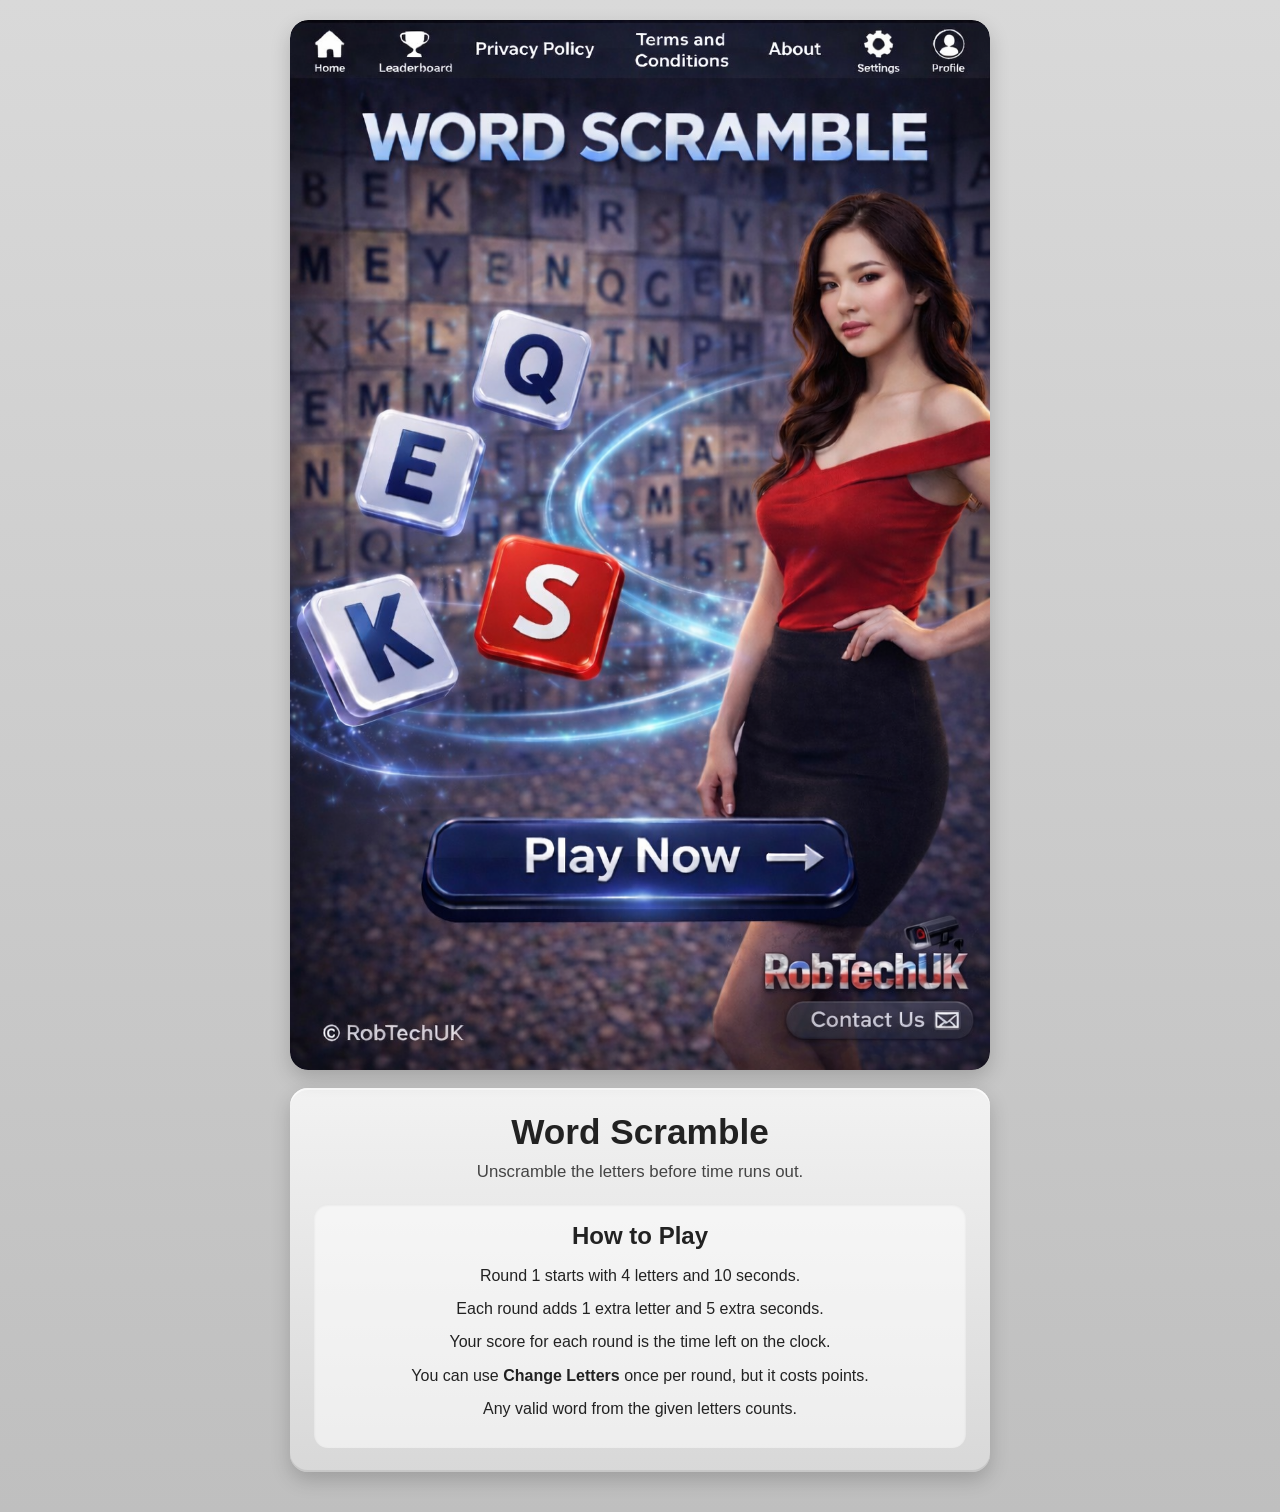
==== index.html @ 287c9231 "Add files via upload" ====
<!DOCTYPE html>
<html lang="en">
<head>
  <meta charset="UTF-8" />
  <meta
    name="viewport"
    content="width=device-width, initial-scale=1.0, maximum-scale=1.0, user-scalable=no"
  />
  <title>Word Scramble – RobTechUK</title>
  <link rel="stylesheet" href="style.css" />
</head>
<body>
  <div class="game-wrapper">

    <!-- HOME / START SCREEN -->
    <section id="start-screen" class="screen">
      <div class="home-container">
        <div class="home-image-wrap">
          <img src="homepage.jpg" alt="Word Scramble Home" class="home-image" />

          <!-- TOP HOTSPOTS -->
          <a href="https://robtech.uk" class="hotspot home-link" aria-label="Home"></a>
          <a href="#" class="hotspot leaderboard-link" aria-label="Leaderboard"></a>
          <a href="privacy.html" class="hotspot privacy-link" aria-label="Privacy"></a>
          <a href="terms.html" class="hotspot terms-link" aria-label="Terms"></a>
          <a href="about.html" class="hotspot about-link" aria-label="About"></a>
          <a href="settings.html" class="hotspot settings-link" aria-label="Settings"></a>
          <a href="profile.html" class="hotspot profile-link" aria-label="Profile"></a>

          <!-- PLAY BUTTON -->
          <button id="start-btn" class="play-button" aria-label="Start Game"></button>

          <!-- CONTACT -->
          <a href="mailto:contact@robtech.uk" class="hotspot contact-link" aria-label="Contact"></a>
        </div>

        <div class="card intro-card">
          <h1>Word Scramble</h1>
          <p class="subtitle">Unscramble the letters before time runs out.</p>

          <div class="rules-box">
            <h2>How to Play</h2>
            <p>Round 1 starts with 4 letters and 10 seconds.</p>
            <p>Each round adds 1 extra letter and 5 extra seconds.</p>
            <p>Your score for each round is the time left on the clock.</p>
            <p>You can use <strong>Change Letters</strong> once per round, but it costs points.</p>
            <p>Any valid word from the given letters counts.</p>
          </div>
        </div>
      </div>
    </section>

    <!-- GAME SCREEN -->
    <section id="game-screen" class="screen card" style="display:none;">
      <div class="top-bar">
        <div class="hud-box" id="round">Round 1 of 7</div>
        <div class="hud-box">Time: <span id="timer">10</span></div>
        <div class="hud-box">Score: <span id="total-score">0</span></div>
      </div>

      <div id="scramble-display" class="scramble-display"></div>

      <div class="input-area">
        <input
          type="text"
          id="answer-input"
          placeholder="Type your answer"
          autocomplete="off"
          autocapitalize="characters"
          spellcheck="false"
        />
      </div>

      <div class="button-row">
        <button id="submit-btn" class="main-btn">Submit</button>
        <button id="change-btn" class="change-btn available">Change Letters (-1 point)</button>
      </div>

      <p id="message" class="message"></p>
    </section>

    <!-- RECAP SCREEN -->
    <section id="recap-screen" class="screen card" style="display:none;">
      <h2 id="recap-title">Round Complete</h2>
      <div id="recap-text" class="recap-text"></div>
      <div id="countdown-text" class="countdown-text"></div>
    </section>

    <!-- END SCREEN -->
    <section id="end-screen" class="screen card" style="display:none;">
      <h2>Game Over</h2>
      <p class="final-score-line">Final Score: <span id="final-score">0</span></p>
      <p id="final-summary" class="final-summary"></p>
      <button id="play-again-btn" class="main-btn">Play Again</button>
    </section>

  </div>

  <script src="game.js"></script>
</body>
</html>
---- style.css ----
* {
  box-sizing: border-box;
  -webkit-tap-highlight-color: transparent;
}

html, body {
  margin: 0;
  padding: 0;
  min-height: 100%;
  font-family: Arial, sans-serif;
}

body {
  background: linear-gradient(180deg, #d9d9d9 0%, #bfbfbf 100%);
  color: #222;
  display: flex;
  justify-content: center;
  align-items: flex-start;
  padding: 20px;
}

.game-wrapper {
  width: 100%;
  max-width: 700px;
}

.screen {
  width: 100%;
}

.home-container {
  width: 100%;
}

.home-image-wrap {
  position: relative;
  width: 100%;
  margin-bottom: 18px;
  border-radius: 18px;
  overflow: hidden;
  box-shadow:
    0 8px 20px rgba(0, 0, 0, 0.18),
    inset 0 2px 0 rgba(255, 255, 255, 0.8),
    inset 0 -2px 0 rgba(0, 0, 0, 0.08);
}

.home-image {
  display: block;
  width: 100%;
  height: auto;
  border-radius: 18px;
}

.hotspot {
  position: absolute;
  display: block;
  z-index: 20;
  background: transparent;
}

.home-link { top: 0.5%; left: 0.5%; width: 11%; height: 7%; }
.leaderboard-link { top: 0.5%; left: 12%; width: 16%; height: 7%; }
.privacy-link { top: 0.5%; left: 28.5%; width: 21%; height: 7%; }
.terms-link { top: 0.5%; left: 49.5%; width: 19%; height: 7%; }
.about-link { top: 0.5%; left: 69%; width: 11%; height: 7%; }
.settings-link { top: 0.5%; left: 80%; width: 11%; height: 7%; }
.profile-link { top: 0.5%; left: 91%; width: 9%; height: 7%; }

.play-button {
  position: absolute;
  left: 50%;
  top: 71%;
  transform: translate(-50%, -50%);
  width: 46%;
  height: 11%;
  cursor: pointer;
  z-index: 30;
  border: none;
  background: transparent;
  padding: 0;
}

.contact-link {
  position: absolute;
  bottom: 2.5%;
  right: 1.5%;
  width: 26%;
  height: 6%;
  z-index: 20;
}

.card {
  background: linear-gradient(180deg, #f2f2f2 0%, #d8d8d8 100%);
  border-radius: 18px;
  padding: 24px;
  box-shadow:
    0 8px 20px rgba(0, 0, 0, 0.18),
    inset 0 2px 0 rgba(255, 255, 255, 0.8),
    inset 0 -2px 0 rgba(0, 0, 0, 0.08);
  text-align: center;
}

.intro-card {
  margin-bottom: 20px;
}

h1 {
  margin-top: 0;
  margin-bottom: 10px;
  font-size: 2.2rem;
}

h2 {
  margin-top: 0;
  margin-bottom: 14px;
}

.subtitle {
  margin-top: 0;
  margin-bottom: 22px;
  font-size: 1.05rem;
  color: #444;
}

.rules-box {
  background: rgba(255, 255, 255, 0.55);
  border-radius: 14px;
  padding: 18px;
  margin-bottom: 0;
  box-shadow: inset 0 1px 3px rgba(0, 0, 0, 0.08);
}

.rules-box p {
  margin: 10px 0;
  line-height: 1.45;
}

.top-bar {
  display: grid;
  grid-template-columns: repeat(3, 1fr);
  gap: 10px;
  margin-bottom: 24px;
}

.hud-box {
  background: linear-gradient(180deg, #efefef 0%, #cfcfcf 100%);
  border-radius: 12px;
  padding: 12px 10px;
  font-weight: bold;
  box-shadow:
    inset 0 2px 0 rgba(255, 255, 255, 0.8),
    inset 0 -2px 0 rgba(0, 0, 0, 0.08),
    0 3px 8px rgba(0, 0, 0, 0.1);
}

.scramble-display {
  display: flex;
  justify-content: center;
  flex-wrap: wrap;
  gap: 12px;
  min-height: 92px;
  margin-bottom: 24px;
}

.letter-tile {
  width: 62px;
  height: 62px;
  border-radius: 12px;
  background: linear-gradient(180deg, #f4f4f4 0%, #bdbdbd 100%);
  color: #222;
  display: flex;
  justify-content: center;
  align-items: center;
  font-size: 1.7rem;
  font-weight: bold;
  box-shadow:
    0 4px 10px rgba(0, 0, 0, 0.18),
    inset 0 2px 0 rgba(255, 255, 255, 0.85),
    inset 0 -3px 0 rgba(0, 0, 0, 0.12);
  user-select: none;
}

.input-area {
  margin-bottom: 16px;
}

#answer-input {
  width: 100%;
  max-width: 360px;
  padding: 14px 16px;
  font-size: 1.15rem;
  text-align: center;
  border: 2px solid #b5b5b5;
  border-radius: 12px;
  outline: none;
  background: #fff;
  color: #222;
}

#answer-input:focus {
  border-color: #888;
}

.button-row {
  display: flex;
  justify-content: center;
  gap: 12px;
  flex-wrap: wrap;
  margin-bottom: 14px;
}

button {
  border: none;
  border-radius: 12px;
  padding: 14px 18px;
  font-size: 1rem;
  font-weight: bold;
  cursor: pointer;
  transition: transform 0.08s ease, opacity 0.2s ease;
}

button:active {
  transform: scale(0.98);
}

.main-btn {
  background: linear-gradient(180deg, #3f3f3f 0%, #1f1f1f 100%);
  color: white;
  box-shadow:
    0 4px 10px rgba(0, 0, 0, 0.2),
    inset 0 1px 0 rgba(255, 255, 255, 0.12);
}

.change-btn {
  color: white;
}

.change-btn.available {
  background: linear-gradient(180deg, #29b84a 0%, #168732 100%);
  box-shadow:
    0 4px 10px rgba(0, 0, 0, 0.2),
    inset 0 1px 0 rgba(255, 255, 255, 0.15);
}

.change-btn.used {
  background: linear-gradient(180deg, #d94747 0%, #a71f1f 100%);
  box-shadow:
    0 4px 10px rgba(0, 0, 0, 0.2),
    inset 0 1px 0 rgba(255, 255, 255, 0.12);
  cursor: not-allowed;
  opacity: 1;
}

button:disabled {
  cursor: not-allowed;
}

.message {
  min-height: 24px;
  margin: 8px 0 0;
  font-weight: bold;
}

.message.normal {
  color: #333;
}

.message.error {
  color: #c62828;
}

.warning {
  color: #c62828;
}

.recap-text {
  font-size: 1.08rem;
  line-height: 1.6;
  margin-bottom: 18px;
}

.countdown-text {
  font-size: 3rem;
  font-weight: bold;
  color: #222;
  min-height: 56px;
}

.final-score-line {
  font-size: 1.35rem;
  font-weight: bold;
  margin-bottom: 10px;
}

.final-summary {
  margin-bottom: 22px;
  font-size: 1.05rem;
  color: #444;
}

@media (max-width: 640px) {
  body {
    padding: 12px;
    align-items: flex-start;
  }

  .home-image-wrap,
  .home-image,
  .card {
    border-radius: 16px;
  }

  .home-image-wrap {
    margin-bottom: 14px;
  }

  .card {
    padding: 18px;
  }

  h1 {
    font-size: 1.8rem;
  }

  .top-bar {
    grid-template-columns: 1fr;
  }

  .letter-tile {
    width: 52px;
    height: 52px;
    font-size: 1.45rem;
    border-radius: 10px;
  }

  #answer-input {
    font-size: 16px;
  }

  .countdown-text {
    font-size: 2.5rem;
  }

  .button-row {
    flex-direction: column;
    align-items: center;
  }

  .button-row button,
  .main-btn {
    width: 100%;
    max-width: 360px;
  }
}
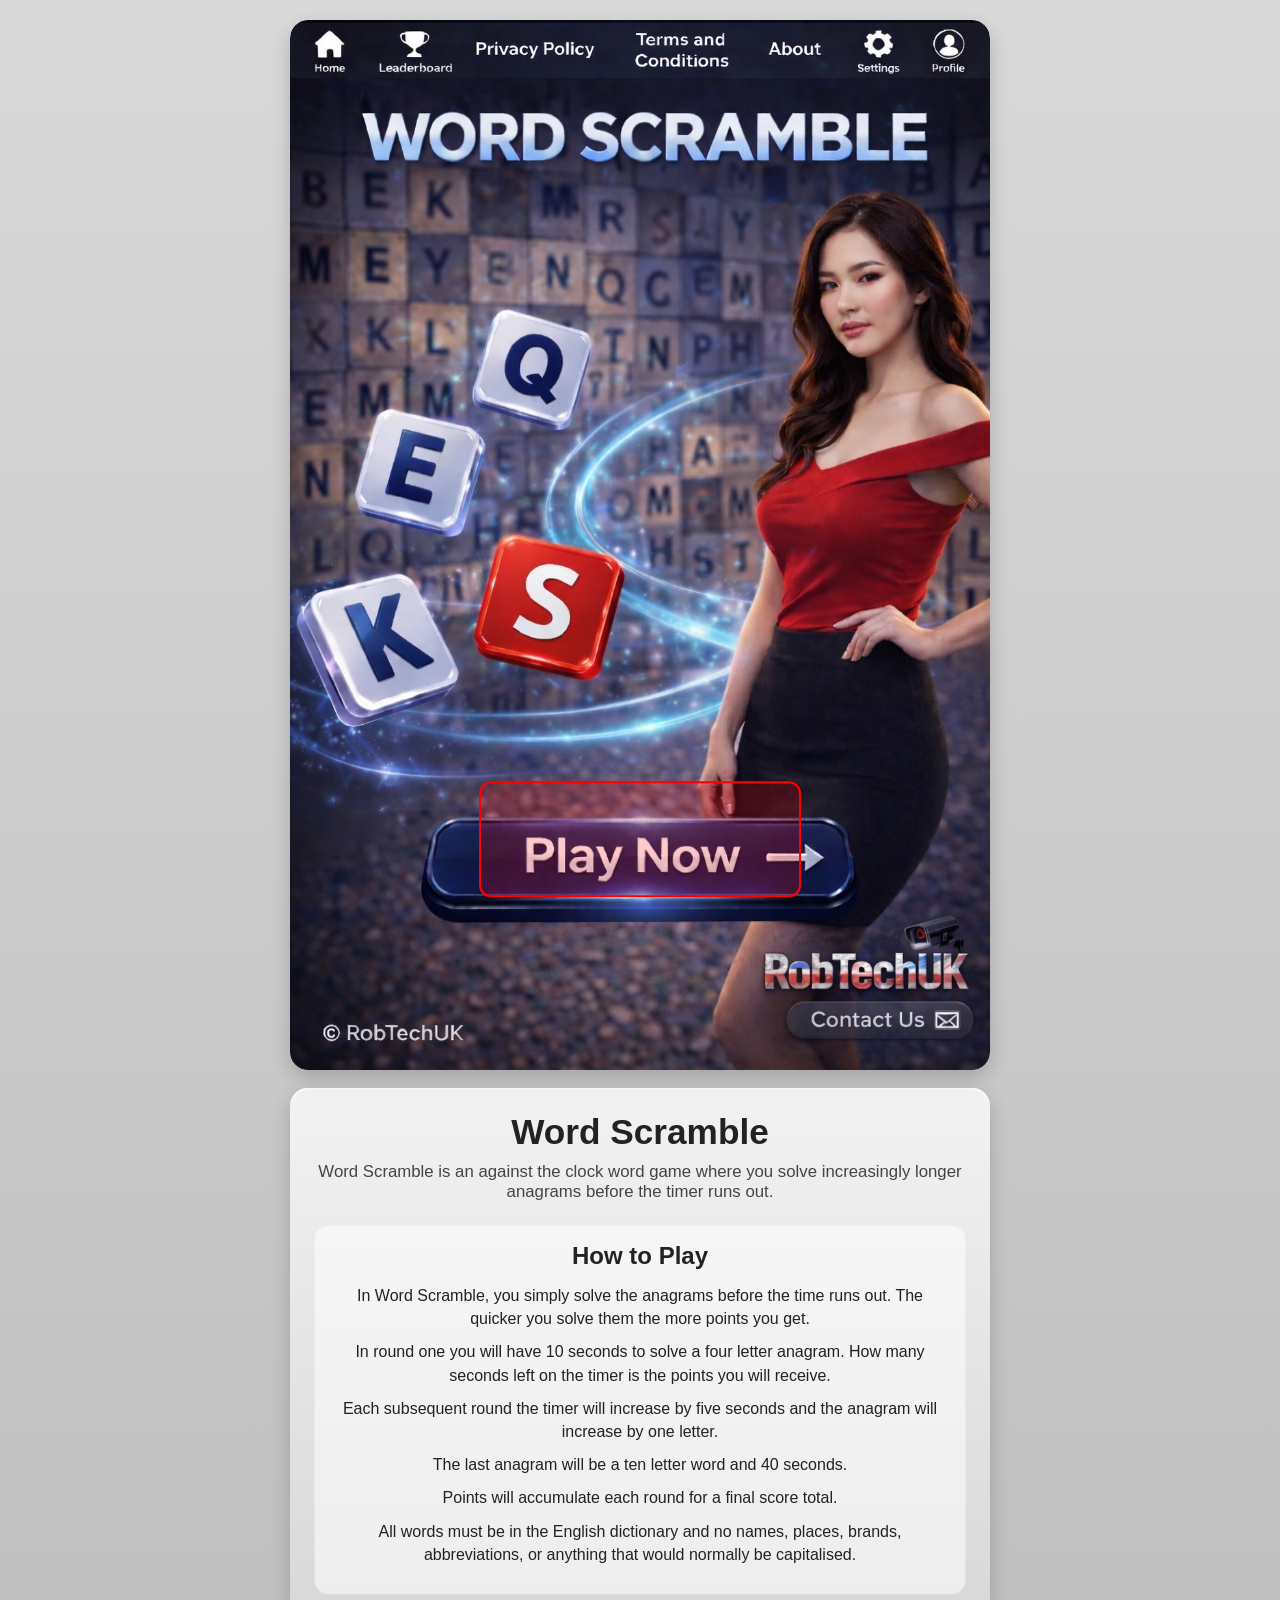
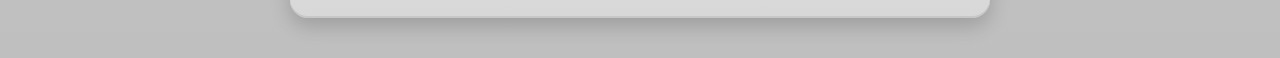
==== commit 3b117710: "Add files via upload" ====
--- a/index.html
+++ b/index.html
@@ -20,12 +20,12 @@
 
           <!-- TOP HOTSPOTS -->
           <a href="https://robtech.uk" class="hotspot home-link" aria-label="Home"></a>
-          <a href="#" class="hotspot leaderboard-link" aria-label="Leaderboard"></a>
-          <a href="privacy.html" class="hotspot privacy-link" aria-label="Privacy"></a>
-          <a href="terms.html" class="hotspot terms-link" aria-label="Terms"></a>
-          <a href="about.html" class="hotspot about-link" aria-label="About"></a>
-          <a href="settings.html" class="hotspot settings-link" aria-label="Settings"></a>
-          <a href="profile.html" class="hotspot profile-link" aria-label="Profile"></a>
+          <a href="leaderboard.html" class="hotspot leaderboard-link"></a>
+          <a href="privacy.html" class="hotspot privacy-link"></a>
+          <a href="terms.html" class="hotspot terms-link"></a>
+          <a href="about.html" class="hotspot about-link"></a>
+          <a href="settings.html" class="hotspot settings-link"></a>
+          <a href="profile.html" class="hotspot profile-link"></a>
 
           <!-- PLAY BUTTON -->
           <button id="start-btn" class="play-button" aria-label="Start Game"></button>
@@ -36,15 +36,18 @@
 
         <div class="card intro-card">
           <h1>Word Scramble</h1>
-          <p class="subtitle">Unscramble the letters before time runs out.</p>
+          <p class="subtitle">
+            Word Scramble is an against the clock word game where you solve increasingly longer anagrams before the timer runs out.
+          </p>
 
           <div class="rules-box">
             <h2>How to Play</h2>
-            <p>Round 1 starts with 4 letters and 10 seconds.</p>
-            <p>Each round adds 1 extra letter and 5 extra seconds.</p>
-            <p>Your score for each round is the time left on the clock.</p>
-            <p>You can use <strong>Change Letters</strong> once per round, but it costs points.</p>
-            <p>Any valid word from the given letters counts.</p>
+            <p>In Word Scramble, you simply solve the anagrams before the time runs out. The quicker you solve them the more points you get.</p>
+            <p>In round one you will have 10 seconds to solve a four letter anagram. How many seconds left on the timer is the points you will receive.</p>
+            <p>Each subsequent round the timer will increase by five seconds and the anagram will increase by one letter.</p>
+            <p>The last anagram will be a ten letter word and 40 seconds.</p>
+            <p>Points will accumulate each round for a final score total.</p>
+            <p>All words must be in the English dictionary and no names, places, brands, abbreviations, or anything that would normally be capitalised.</p>
           </div>
         </div>
       </div>
@@ -95,7 +98,7 @@
     </section>
 
   </div>
-
+  <script src="dictionary.js"></script>
   <script src="game.js"></script>
 </body>
 </html>
--- a/style.css
+++ b/style.css
@@ -27,7 +27,12 @@
 .screen {
   width: 100%;
 }
-
+#game-screen,
+#recap-screen,
+#end-screen {
+  max-width: 560px;
+  margin: 0 auto;
+}
 .home-container {
   width: 100%;
 }
@@ -69,14 +74,14 @@
 .play-button {
   position: absolute;
   left: 50%;
-  top: 71%;
+  top: 78%;
   transform: translate(-50%, -50%);
   width: 46%;
   height: 11%;
   cursor: pointer;
   z-index: 30;
-  border: none;
-  background: transparent;
+  border: 2px solid red;
+  background: rgba(255, 0, 0, 0.2);
   padding: 0;
 }
 
@@ -351,4 +356,57 @@
     width: 100%;
     max-width: 360px;
   }
+}
+/* MESSAGE BASE */
+.message {
+  margin-top: 12px;
+  font-size: 1.2rem;
+  font-weight: 600;
+  text-align: center;
+  min-height: 28px;
+  transition: all 0.2s ease;
+}
+
+/* CORRECT (GREEN TICK) */
+.message.success {
+  color: #00e676;
+  animation: popFlash 0.4s ease;
+  text-shadow: 0 0 8px rgba(0, 230, 118, 0.6);
+}
+
+/* INCORRECT (RED X) */
+.message.error {
+  color: #ff3b3b;
+  animation: shakeFlash 0.4s ease;
+  text-shadow: 0 0 8px rgba(255, 59, 59, 0.6);
+}
+
+/* NORMAL */
+.message.normal {
+  color: #ffffff;
+  opacity: 0.85;
+}
+
+/* POP EFFECT (CORRECT) */
+@keyframes popFlash {
+  0% {
+    transform: scale(0.8);
+    opacity: 0;
+  }
+  50% {
+    transform: scale(1.2);
+    opacity: 1;
+  }
+  100% {
+    transform: scale(1);
+  }
+}
+
+/* SHAKE EFFECT (WRONG) */
+@keyframes shakeFlash {
+  0% { transform: translateX(0); }
+  25% { transform: translateX(-6px); }
+  50% { transform: translateX(6px); }
+  75% { transform: translateX(-4px); }
+  100% { transform: translateX(0); }
 }
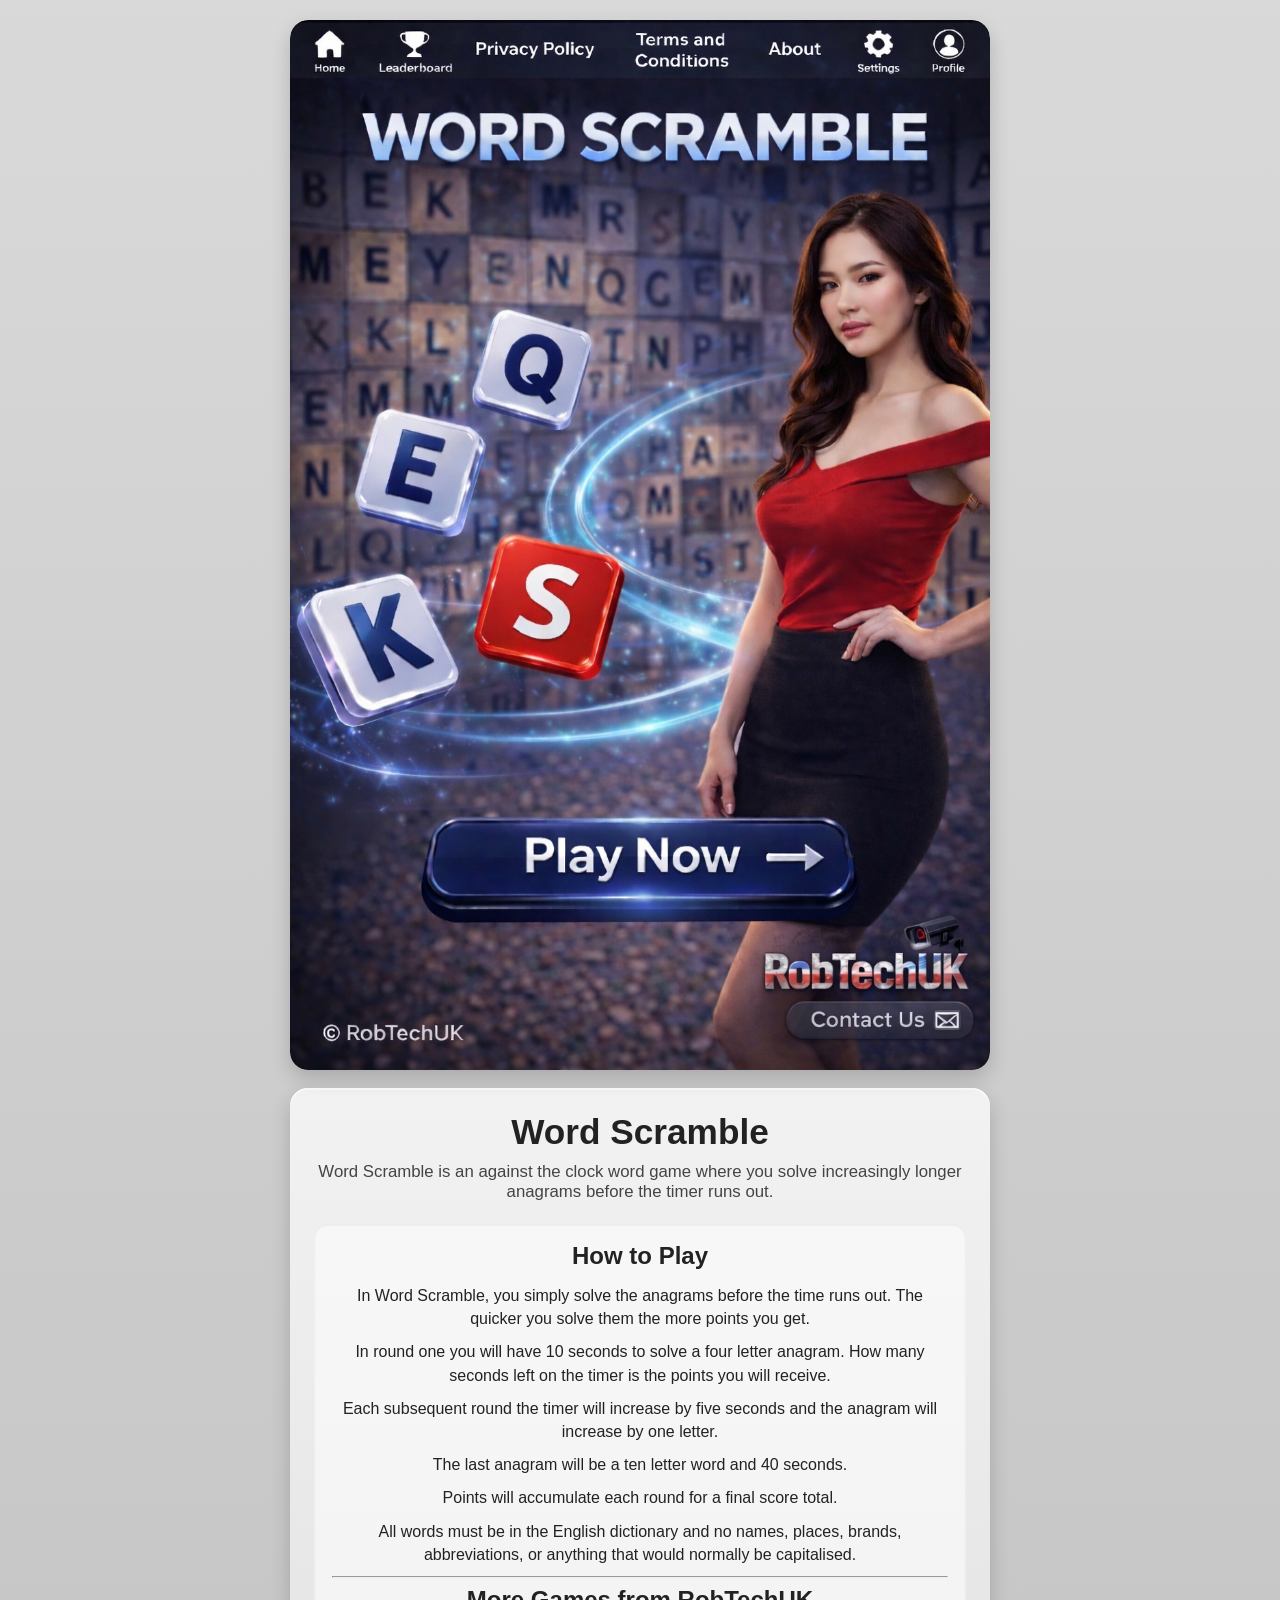
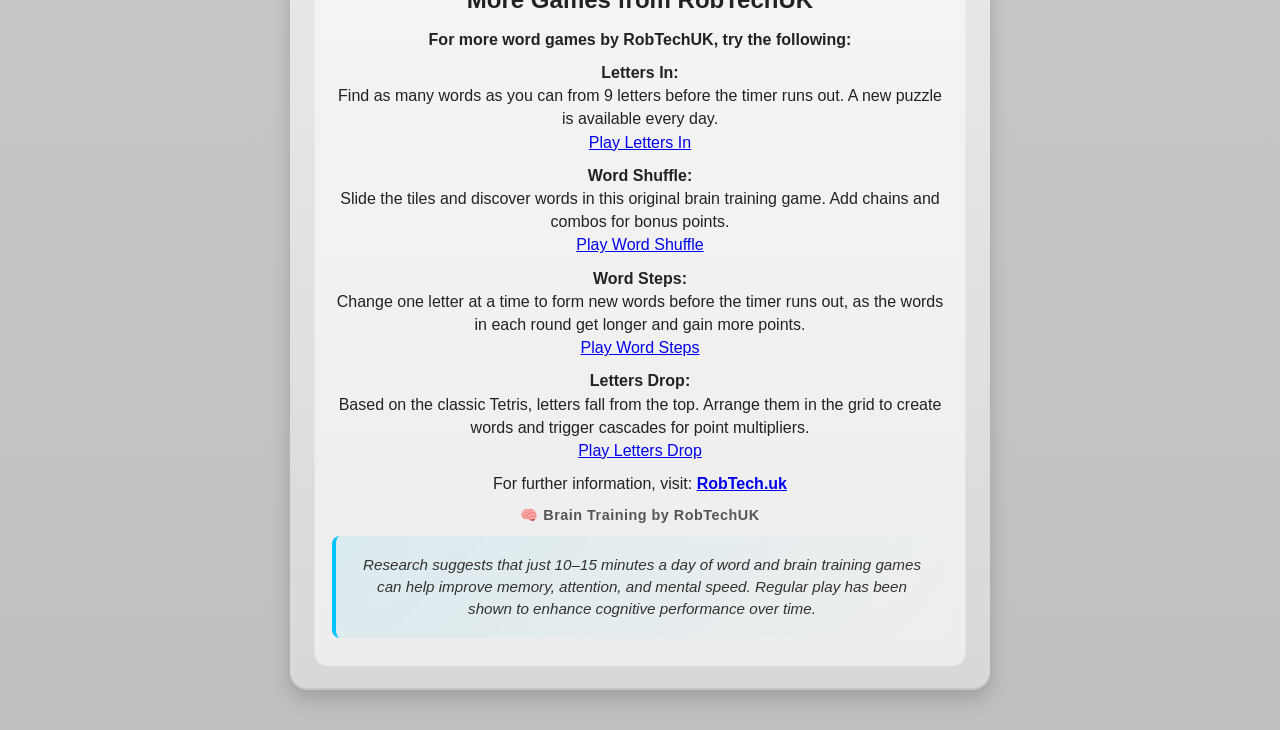
==== commit 2bffcca1: "Add files via upload" ====
--- a/index.html
+++ b/index.html
@@ -7,6 +7,7 @@
     content="width=device-width, initial-scale=1.0, maximum-scale=1.0, user-scalable=no"
   />
   <title>Word Scramble – RobTechUK</title>
+  <meta name="description" content="Play Word Scramble, a free word game where you solve increasingly longer anagrams before the timer runs out.">
   <link rel="stylesheet" href="style.css" />
 </head>
 <body>
@@ -26,13 +27,22 @@
           <a href="about.html" class="hotspot about-link"></a>
           <a href="settings.html" class="hotspot settings-link"></a>
           <a href="profile.html" class="hotspot profile-link"></a>
+          <a href="contact.html" class="hotspot contact-link" aria-label="Contact"></a>
 
           <!-- PLAY BUTTON -->
           <button id="start-btn" class="play-button" aria-label="Start Game"></button>
 
-          <!-- CONTACT -->
-          <a href="mailto:contact@robtech.uk" class="hotspot contact-link" aria-label="Contact"></a>
         </div>
+<script>
+  atOptions = {
+    'key' : 'd1af8876bc829bcb1147c6fcc7a604fd',
+    'format' : 'iframe',
+    'height' : 60,
+    'width' : 468,
+    'params' : {}
+  };
+</script>
+<script src="https://www.highperformanceformat.com/d1af8876bc829bcb1147c6fcc7a604fd/invoke.js"></script>
 
         <div class="card intro-card">
           <h1>Word Scramble</h1>
@@ -40,15 +50,67 @@
             Word Scramble is an against the clock word game where you solve increasingly longer anagrams before the timer runs out.
           </p>
 
-          <div class="rules-box">
-            <h2>How to Play</h2>
-            <p>In Word Scramble, you simply solve the anagrams before the time runs out. The quicker you solve them the more points you get.</p>
-            <p>In round one you will have 10 seconds to solve a four letter anagram. How many seconds left on the timer is the points you will receive.</p>
-            <p>Each subsequent round the timer will increase by five seconds and the anagram will increase by one letter.</p>
-            <p>The last anagram will be a ten letter word and 40 seconds.</p>
-            <p>Points will accumulate each round for a final score total.</p>
-            <p>All words must be in the English dictionary and no names, places, brands, abbreviations, or anything that would normally be capitalised.</p>
-          </div>
+      <div class="rules-box">
+  <h2>How to Play</h2>
+  <p>In Word Scramble, you simply solve the anagrams before the time runs out. The quicker you solve them the more points you get.</p>
+  <p>In round one you will have 10 seconds to solve a four letter anagram. How many seconds left on the timer is the points you will receive.</p>
+  <p>Each subsequent round the timer will increase by five seconds and the anagram will increase by one letter.</p>
+  <p>The last anagram will be a ten letter word and 40 seconds.</p>
+  <p>Points will accumulate each round for a final score total.</p>
+  <p>All words must be in the English dictionary and no names, places, brands, abbreviations, or anything that would normally be capitalised.</p>
+
+  <hr>
+
+  <h2>More Games from RobTechUK</h2>
+
+  <p><strong>For more word games by RobTechUK, try the following:</strong></p>
+
+  <p>
+    <strong>Letters In:</strong><br>
+    Find as many words as you can from 9 letters before the timer runs out. A new puzzle is available every day.<br>
+    <a href="https://lettersin.co.uk" target="_blank">Play Letters In</a>
+  </p>
+
+  <p>
+    <strong>Word Shuffle:</strong><br>
+    Slide the tiles and discover words in this original brain training game. Add chains and combos for bonus points.<br>
+    <a href="https://wordshuffle.co.uk" target="_blank">Play Word Shuffle</a>
+  </p>
+
+  <p>
+    <strong>Word Steps:</strong><br>
+    Change one letter at a time to form new words before the timer runs out, as the words in each round get longer and gain more points.<br>
+    <a href="https://wordsteps.co.uk" target="_blank">Play Word Steps</a>
+  </p>
+
+  <p>
+    <strong>Letters Drop:</strong><br>
+    Based on the classic Tetris, letters fall from the top. Arrange them in the grid to create words and trigger cascades for point multipliers.<br>
+    <a href="https://lettersdrop.co.uk" target="_blank">Play Letters Drop</a>
+  </p>
+
+  <p>
+    For further information, visit:
+    <a href="https://robtech.uk" target="_blank"><strong>RobTech.uk</strong></a>
+  </p>
+  <script>
+  atOptions = {
+    'key' : 'd1af8876bc829bcb1147c6fcc7a604fd',
+    'format' : 'iframe',
+    'height' : 60,
+    'width' : 468,
+    'params' : {}
+  };
+</script>
+<script src="https://www.highperformanceformat.com/d1af8876bc829bcb1147c6fcc7a604fd/invoke.js"></script>
+
+<p class="brain-tagline">
+  🧠 Brain Training by RobTechUK
+</p>
+  <p class="brain-quote">
+    Research suggests that just 10–15 minutes a day of word and brain training games can help improve memory, attention, and mental speed. Regular play has been shown to enhance cognitive performance over time.
+  </p>
+</div>
         </div>
       </div>
     </section>
--- a/style.css
+++ b/style.css
@@ -74,14 +74,14 @@
 .play-button {
   position: absolute;
   left: 50%;
-  top: 78%;
+  top: 80%;
   transform: translate(-50%, -50%);
-  width: 46%;
+  width: 50%;
   height: 11%;
   cursor: pointer;
   z-index: 30;
-  border: 2px solid red;
-  background: rgba(255, 0, 0, 0.2);
+  border: none;
+  background: transparent;
   padding: 0;
 }
 
@@ -260,23 +260,6 @@
   cursor: not-allowed;
 }
 
-.message {
-  min-height: 24px;
-  margin: 8px 0 0;
-  font-weight: bold;
-}
-
-.message.normal {
-  color: #333;
-}
-
-.message.error {
-  color: #c62828;
-}
-
-.warning {
-  color: #c62828;
-}
 
 .recap-text {
   font-size: 1.08rem;
@@ -357,34 +340,59 @@
     max-width: 360px;
   }
 }
-/* MESSAGE BASE */
+/* REPLACE all existing .message styles with this */
 .message {
   margin-top: 12px;
-  font-size: 1.2rem;
-  font-weight: 600;
+  min-height: 40px;
+  font-size: 1.6rem;
+  font-weight: 800;
   text-align: center;
-  min-height: 28px;
-  transition: all 0.2s ease;
-}
-
-/* CORRECT (GREEN TICK) */
+  letter-spacing: 0.5px;
+  opacity: 1;
+}
+
+.message.normal {
+  color: #333;
+}
+
 .message.success {
-  color: #00e676;
-  animation: popFlash 0.4s ease;
-  text-shadow: 0 0 8px rgba(0, 230, 118, 0.6);
-}
-
-/* INCORRECT (RED X) */
+  color: #00c853;
+  text-shadow: 0 0 10px rgba(0, 200, 83, 0.75);
+  animation: popFlash 0.55s ease;
+}
+
 .message.error {
-  color: #ff3b3b;
-  animation: shakeFlash 0.4s ease;
-  text-shadow: 0 0 8px rgba(255, 59, 59, 0.6);
-}
-
-/* NORMAL */
-.message.normal {
-  color: #ffffff;
-  opacity: 0.85;
+  color: #ff1744;
+  text-shadow: 0 0 10px rgba(255, 23, 68, 0.75);
+  animation: shakeFlash 0.55s ease;
+}
+
+.warning {
+  color: #c62828;
+}
+
+@keyframes popFlash {
+  0% {
+    transform: scale(0.75);
+    opacity: 0;
+  }
+  50% {
+    transform: scale(1.22);
+    opacity: 1;
+  }
+  100% {
+    transform: scale(1);
+    opacity: 1;
+  }
+}
+
+@keyframes shakeFlash {
+  0% { transform: translateX(0); opacity: 0; }
+  20% { transform: translateX(-8px); opacity: 1; }
+  40% { transform: translateX(8px); }
+  60% { transform: translateX(-6px); }
+  80% { transform: translateX(6px); }
+  100% { transform: translateX(0); opacity: 1; }
 }
 
 /* POP EFFECT (CORRECT) */
@@ -409,4 +417,90 @@
   50% { transform: translateX(6px); }
   75% { transform: translateX(-4px); }
   100% { transform: translateX(0); }
+}
+.brain-tagline {
+  margin-top: 20px;
+  font-size: 0.9rem;
+  font-weight: bold;
+  text-align: center;
+  color: #555;
+  letter-spacing: 0.5px;
+}
+.brain-quote {
+  margin-top: 25px;
+  padding: 18px;
+  background: linear-gradient(135deg, rgba(0,195,255,0.08), rgba(255,255,255,0.05));
+  border-left: 4px solid #00c3ff;
+  border-radius: 8px;
+  font-style: italic;
+  font-size: 0.95rem;
+  line-height: 1.6;
+  color: #333;
+}
+body.contact-page {
+  margin: 0;
+  font-family: Arial, sans-serif;
+  background: url("background.jpg") center center / cover no-repeat fixed;
+  color: white;
+  text-align: center;
+}
+
+body.contact-page .page-container {
+  box-sizing: border-box;
+  width: calc(100% - 30px);
+  max-width: 600px;
+  margin: 40px auto;
+  padding: 30px 18px;
+  background: rgba(0, 0, 0, 0.75);
+  border-radius: 12px;
+  overflow: hidden;
+}
+
+body.contact-page .page-container p {
+  max-width: 100%;
+  overflow-wrap: break-word;
+  line-height: 1.4;
+}
+
+body.contact-page .page-container h1 {
+  font-size: 38px;
+}
+
+body.contact-page .page-container a {
+  color: #00ffcc;
+  font-weight: bold;
+}
+
+body.contact-page .home-button {
+  display: inline-block;
+  margin-top: 20px;
+  padding: 10px 20px;
+  background: #00ffcc;
+  color: black !important;
+  border-radius: 6px;
+  text-decoration: none;
+}
+
+body.contact-page .ad-box iframe {
+  max-width: 100%;
+}
+
+body.contact-page .bottom-ad iframe {
+  max-width: 100%;
+}
+
+@media (max-width: 500px) {
+  body.contact-page .page-container {
+    width: calc(100% - 24px);
+    padding: 24px 14px;
+    margin: 30px auto;
+  }
+
+  body.contact-page .page-container p {
+    font-size: 18px;
+  }
+
+  body.contact-page .page-container h1 {
+    font-size: 34px;
+  }
 }
